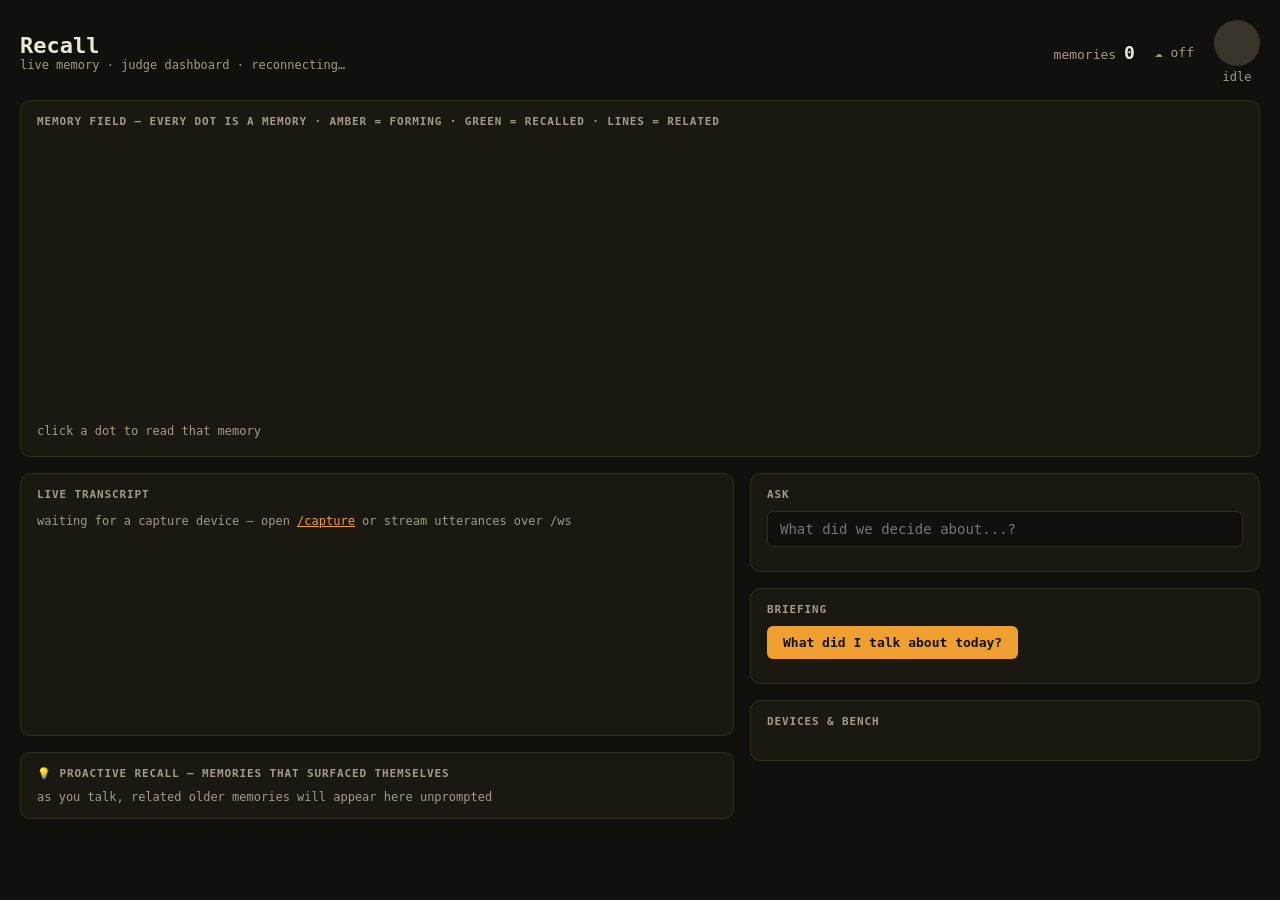
==== pc/hub/dashboard/index.html @ de58f6b6 "Feat: pc hub complete architecture - for both gpu & npu via flag - added okf, reverse indexing, retr" ====
<!DOCTYPE html>
<html lang="en">
<head>
<meta charset="utf-8">
<meta name="viewport" content="width=device-width, initial-scale=1">
<title>Recall</title>
<style>
  :root{
    --bg:#12100c; --surface:#1b1812; --line:#332d21; --ink:#ece7db; --muted:#a39b8a;
    --amber:#f0a030; --blue:#7aa7f7; --green:#57c87b; --red:#e8837c;
    --mono:"Cascadia Code","SF Mono",Consolas,ui-monospace,monospace;
  }
  *{box-sizing:border-box}
  body{background:var(--bg); color:var(--ink); font-family:var(--mono); margin:0;
       padding:20px; font-size:15px}
  header{display:flex; align-items:center; gap:20px; margin-bottom:16px}
  h1{font-size:22px; margin:0}
  .sub{color:var(--muted); font-size:12px}
  .spacer{flex:1}
  .stats{font-size:13px; color:var(--muted)}
  .stats b{color:var(--ink); font-variant-numeric:tabular-nums; font-size:18px}

  /* virtual LED — mirrors the UNO Q light exactly */
  .led{width:46px; height:46px; border-radius:50%; background:#3a352b;
       box-shadow:0 0 0 0 transparent; flex:none}
  .led.idle{animation:breathe 4s ease-in-out infinite}
  .led.capturing{background:var(--amber); animation:pulseAmber 1s ease-in-out infinite}
  .led.searching{background:var(--blue); animation:pulseBlue .8s ease-in-out infinite}
  .led.recalled{background:var(--green); box-shadow:0 0 34px 6px rgba(87,200,123,.55)}
  .led.muted{background:var(--red); box-shadow:0 0 18px 3px rgba(232,131,124,.5)}
  .led.error{background:var(--red); animation:blinkRed 1s steps(1) infinite}
  @keyframes breathe{0%,100%{background:#3a352b}50%{background:#565040}}
  @keyframes pulseAmber{0%,100%{box-shadow:0 0 8px 2px rgba(240,160,48,.25)}50%{box-shadow:0 0 36px 10px rgba(240,160,48,.7)}}
  @keyframes pulseBlue{0%,100%{box-shadow:0 0 8px 2px rgba(122,167,247,.25)}50%{box-shadow:0 0 36px 10px rgba(122,167,247,.7)}}
  @keyframes blinkRed{0%,20%,40%{box-shadow:0 0 30px 8px rgba(232,131,124,.7)}10%,30%,50%,100%{box-shadow:none}}
  .led-label{font-size:12px; color:var(--muted); text-align:center; margin-top:4px}

  .card{background:var(--surface); border:1px solid var(--line); border-radius:10px;
        padding:14px 16px}
  .card h2{font-size:11px; text-transform:uppercase; letter-spacing:.08em;
           color:var(--muted); margin:0 0 10px}

  #viz-card{margin-bottom:16px}
  #viz{width:100%; height:280px; display:block; cursor:pointer}
  #viz-caption{font-size:12px; color:var(--muted); min-height:18px; margin-top:6px}

  .grid{display:grid; grid-template-columns:1.4fr 1fr; gap:16px}
  .col{display:flex; flex-direction:column; gap:16px}
  #transcript{height:210px; overflow-y:auto; font-size:14px; line-height:1.7}
  #transcript .line{padding:4px 0; border-bottom:1px solid var(--line)}
  #transcript .t{color:var(--muted); font-size:11px; margin-right:8px}
  #transcript .sp{color:var(--blue)}

  #related-feed{display:flex; flex-direction:column; gap:8px; max-height:180px;
                overflow-y:auto}
  .related-card{border-left:3px solid var(--amber); background:rgba(240,160,48,.07);
                padding:8px 12px; border-radius:0 6px 6px 0; font-size:13px}
  .related-card .why{color:var(--muted); font-size:11px; margin-top:4px}
  .empty{color:var(--muted); font-size:12px}

  #query{width:100%; background:var(--bg); color:var(--ink); border:1px solid var(--line);
         border-radius:6px; padding:9px 12px; font-family:var(--mono); font-size:14px}
  #answer{margin-top:10px; font-size:14px; line-height:1.6}
  .sources{margin-top:8px; font-size:12px; color:var(--muted); padding-left:18px}
  .latency{color:var(--muted); font-size:11px}

  button.act{background:var(--amber); color:var(--bg); border:none; border-radius:6px;
             padding:9px 16px; font-family:var(--mono); font-weight:700; font-size:13px;
             cursor:pointer}
  button.act:disabled{opacity:.5}
  #digest-out{margin-top:10px; font-size:13.5px; line-height:1.6}
  .del-btn{margin-left:10px; padding:2px 10px; font:inherit; font-size:11.5px;
           color:#e05555; background:transparent; border:1px solid rgba(224,85,85,.5);
           border-radius:6px; cursor:pointer}
  .del-btn:hover{background:rgba(224,85,85,.12)}
  table{width:100%; border-collapse:collapse; font-size:12.5px}
  td,th{padding:4px 6px; text-align:left; border-bottom:1px solid var(--line);
        color:var(--muted)}
  td:first-child{color:var(--ink)}
  .ok{color:var(--green)} .bad{color:var(--red)}
</style>
</head>
<body>
<header>
  <div>
    <h1>Recall</h1>
    <div class="sub">live memory · judge dashboard · <span id="conn">connecting…</span></div>
  </div>
  <div class="spacer"></div>
  <div class="stats">memories <b id="mem-count">0</b></div>
  <div class="stats" id="cloud-pill" title="cloud tier — policy-gated opt-in">☁ off</div>
  <div>
    <div class="led idle" id="led"></div>
    <div class="led-label" id="led-label">idle</div>
  </div>
</header>

<div class="card" id="viz-card">
  <h2>Memory field — every dot is a memory · amber = forming · green = recalled · lines = related</h2>
  <canvas id="viz"></canvas>
  <div id="viz-caption">click a dot to read that memory</div>
</div>

<div class="grid">
  <div class="col">
    <div class="card">
      <h2>Live transcript</h2>
      <div id="transcript"><div class="empty">waiting for a capture device —
        open <a href="/capture" style="color:var(--amber)">/capture</a> or stream
        utterances over /ws</div></div>
    </div>
    <div class="card">
      <h2>💡 Proactive recall — memories that surfaced themselves</h2>
      <div id="related-feed"><div class="empty">as you talk, related older
        memories will appear here unprompted</div></div>
    </div>
  </div>

  <div class="col">
    <div class="card">
      <h2>Ask</h2>
      <input id="query" placeholder="What did we decide about...?" />
      <div id="answer"></div>
    </div>
    <div class="card">
      <h2>Briefing</h2>
      <button class="act" id="digest-btn">What did I talk about today?</button>
      <div id="digest-out"></div>
    </div>
    <div class="card">
      <h2>Devices &amp; bench</h2>
      <table id="devices"></table>
      <table id="bench" style="margin-top:8px"></table>
    </div>
  </div>
</div>

<script>
const led = document.getElementById('led');
const ledLabel = document.getElementById('led-label');
const transcriptEl = document.getElementById('transcript');
const memCount = document.getElementById('mem-count');
const queryInput = document.getElementById('query');
const answerEl = document.getElementById('answer');
const relatedFeed = document.getElementById('related-feed');
const digestBtn = document.getElementById('digest-btn');
const digestOut = document.getElementById('digest-out');
const cloudPill = document.getElementById('cloud-pill');
const canvas = document.getElementById('viz');
const ctx = canvas.getContext('2d');
const vizCaption = document.getElementById('viz-caption');
let lastSeq = 0, resumeToken = localStorage.getItem('resume') || null;

function setState(s) { led.className = 'led ' + s; ledLabel.textContent = s; }

// ------------------------------------------------------------- memory viz
// Golden-angle spiral: organic layout, no collisions, order = time.
const nodes = [];   // {id, text, ts, x, y, flash:{r,g,b,a}}
let edges = [];     // {a, b, score}
let selectedId = null;
let sweepPhase = -1;

let linksTimer = null;
function refreshLinks() {
  clearTimeout(linksTimer);
  linksTimer = setTimeout(async () => {
    try { edges = await (await fetch('/links?threshold=0.55')).json(); }
    catch (e) {}
  }, 400);
}

function layoutPos(i, count, w, h) {
  const cx = w / 2, cy = h / 2;
  const maxR = Math.min(w, h) / 2 - 14;
  const c = maxR / Math.sqrt(Math.max(count, 30));
  const r = c * Math.sqrt(i + 0.5);
  const th = (i + 1) * 2.39996;   // golden angle
  return [cx + r * Math.cos(th), cy + r * Math.sin(th)];
}

function addNode(m, flash) {
  if (nodes.some(n => n.id === m.id)) return;
  nodes.push({id: m.id, text: m.text, ts: m.ts,
              flash: flash ? {r: 240, g: 160, b: 48, a: 1} : null});
  memCount.textContent = nodes.length;
}

function flashNodes(ids, color) {
  for (const n of nodes) if (ids.includes(n.id)) n.flash = {...color, a: 1};
}

function removeNode(id) {
  const i = nodes.findIndex(n => n.id === id);
  if (i >= 0) nodes.splice(i, 1);
  edges = edges.filter(e => e.a !== id && e.b !== id);
  if (selectedId === id) {
    selectedId = null;
    vizCaption.textContent = 'click a dot to read that memory';
  }
  memCount.textContent = nodes.length;
}

function draw() {
  const w = canvas.clientWidth, h = canvas.clientHeight;
  if (canvas.width !== w * devicePixelRatio) {
    canvas.width = w * devicePixelRatio;
    canvas.height = h * devicePixelRatio;
  }
  ctx.setTransform(devicePixelRatio, 0, 0, devicePixelRatio, 0, 0);
  ctx.clearRect(0, 0, w, h);

  if (sweepPhase >= 0) {           // searching: expanding blue ring
    sweepPhase = (sweepPhase + 2.5) % (Math.min(w, h) / 2 + 40);
    ctx.beginPath();
    ctx.arc(w / 2, h / 2, sweepPhase, 0, Math.PI * 2);
    ctx.strokeStyle = 'rgba(122,167,247,0.35)';
    ctx.lineWidth = 2;
    ctx.stroke();
  }

  nodes.forEach((n, i) => {
    const [x, y] = layoutPos(i, nodes.length, w, h);
    n.x = x; n.y = y;
  });

  // constellation lines beneath the dots
  const byId = Object.fromEntries(nodes.map(n => [n.id, n]));
  for (const e of edges) {
    const a = byId[e.a], b = byId[e.b];
    if (!a || !b) continue;
    const touched = selectedId && (e.a === selectedId || e.b === selectedId);
    ctx.beginPath();
    ctx.moveTo(a.x, a.y);
    ctx.lineTo(b.x, b.y);
    ctx.strokeStyle = touched
      ? `rgba(240,160,48,${0.35 + 0.5 * Math.max(0, e.score - 0.55)})`
      : `rgba(163,155,138,${0.08 + 0.3 * Math.max(0, e.score - 0.55)})`;
    ctx.lineWidth = touched ? 1.5 : 1;
    ctx.stroke();
  }

  for (const n of nodes) {
    if (n.id === selectedId) {
      ctx.beginPath();
      ctx.arc(n.x, n.y, 9, 0, Math.PI * 2);
      ctx.strokeStyle = 'rgba(240,160,48,0.9)';
      ctx.lineWidth = 1.5;
      ctx.stroke();
    }
    ctx.beginPath();
    ctx.arc(n.x, n.y, 4, 0, Math.PI * 2);
    ctx.fillStyle = 'rgba(163,155,138,0.5)';
    ctx.fill();
    if (n.flash && n.flash.a > 0.02) {
      const f = n.flash;
      ctx.beginPath();
      ctx.arc(n.x, n.y, 4 + 10 * f.a, 0, Math.PI * 2);
      ctx.fillStyle = `rgba(${f.r},${f.g},${f.b},${0.55 * f.a})`;
      ctx.fill();
      ctx.beginPath();
      ctx.arc(n.x, n.y, 4, 0, Math.PI * 2);
      ctx.fillStyle = `rgba(${f.r},${f.g},${f.b},${Math.min(1, 0.4 + f.a)})`;
      ctx.fill();
      f.a *= 0.975;
    }
  }
  requestAnimationFrame(draw);
}
requestAnimationFrame(draw);

canvas.addEventListener('click', (ev) => {
  const rect = canvas.getBoundingClientRect();
  const mx = ev.clientX - rect.left, my = ev.clientY - rect.top;
  let best = null, bestD = 18;
  for (const n of nodes) {
    const d = Math.hypot(n.x - mx, n.y - my);
    if (d < bestD) { bestD = d; best = n; }
  }
  selectedId = best ? best.id : null;
  if (best) {
    const related = edges.filter(e => e.a === best.id || e.b === best.id).length;
    vizCaption.innerHTML =
      `"${esc(best.text)}" — ${new Date(best.ts * 1000).toLocaleString()}` +
      (related ? ` · linked to ${related} memor${related === 1 ? 'y' : 'ies'}` : '') +
      ` <button class="del-btn" id="del-mem">forget this</button>`;
    document.getElementById('del-mem').onclick = () => deleteMemory(best.id);
  } else {
    vizCaption.textContent = 'click a dot to read that memory';
  }
});

async function deleteMemory(id) {
  try {
    await fetch('/forget', {method: 'POST',
      headers: {'Content-Type': 'application/json'},
      body: JSON.stringify({memory_id: id})});
    removeNode(id);
    refreshLinks();
  } catch (e) {}
}

// -------------------------------------------------------------- feeds ----
function addTranscriptLine(d) {
  if (transcriptEl.querySelector('.empty')) transcriptEl.innerHTML = '';
  const line = document.createElement('div');
  line.className = 'line';
  const t = new Date((d.t_start || Date.now() / 1000) * 1000).toLocaleTimeString();
  line.innerHTML = `<span class="t">${t}</span>` +
    (d.speaker ? `<span class="sp">${esc(d.speaker)}</span>: ` : '') +
    esc(d.text || d.error || '');
  transcriptEl.appendChild(line);
  transcriptEl.scrollTop = transcriptEl.scrollHeight;
}

function addRelatedCard(d) {
  if (relatedFeed.querySelector('.empty')) relatedFeed.innerHTML = '';
  const card = document.createElement('div');
  card.className = 'related-card';
  card.innerHTML = `💡 "${esc(d.snippet)}"<div class="why">surfaced because you ` +
    `just said: "${esc((d.new_text || d.window || '').slice(0, 90))}…" · ` +
    `${esc(d.citation)} · similarity ${Number(d.score).toFixed(2)}</div>`;
  relatedFeed.prepend(card);
  while (relatedFeed.children.length > 5) relatedFeed.lastChild.remove();
  flashNodes([d.memory_id], {r: 240, g: 160, b: 48});
}

function renderAnswer(out) {
  let html = `<div>${esc(out.answer || out.error ||
    JSON.stringify(out.command))}</div>` +
    `<div class="latency">${out.latency_ms} ms` +
    (out.plan ? ` · tier ${out.plan.tier} · ${esc(out.plan.query_type)} · ` +
      `${esc(out.plan.path)} path` : '') + `</div>`;
  if (out.sources && out.sources.length) {
    html += '<ul class="sources">' + out.sources.map(s =>
      `<li>${esc(s.citation)} ${esc(s.source_type)}: "${esc(s.title)}" — ` +
      `${Number(s.score).toFixed(2)}</li>`).join('') + '</ul>';
    flashNodes(out.sources.map(s => s.memory_id), {r: 87, g: 200, b: 123});
  }
  answerEl.innerHTML = html;
}

function renderDevices(devs) {
  document.getElementById('devices').innerHTML =
    devs.map(d => `<tr><td>${esc(d.device_id)}</td><td>${esc(d.role)}</td>` +
      `<td class="${d.connected ? 'ok' : 'bad'}">` +
      `${d.connected ? 'online' : 'offline'}</td></tr>`).join('');
}

// -------------------------------------------------------------- events ---
function connect() {
  const ws = new WebSocket(`ws://${location.host}/ws`);
  ws.onopen = () => {
    document.getElementById('conn').textContent = 'connected';
    ws.send(JSON.stringify({type: 'hello', device_id: 'dashboard',
      role: 'dashboard', resume_token: resumeToken, last_seq: lastSeq}));
    setInterval(() => ws.readyState === 1 &&
      ws.send(JSON.stringify({type: 'heartbeat'})), 10000);
  };
  ws.onclose = () => {
    document.getElementById('conn').textContent = 'reconnecting…';
    setTimeout(connect, 2000);
  };
  ws.onmessage = (e) => {
    const m = JSON.parse(e.data);
    if (m.type === 'welcome') {
      resumeToken = m.resume_token;
      localStorage.setItem('resume', resumeToken);
      setState(m.led_state);
      (m.missed || []).forEach(handleEvent);
    } else if (m.type === 'event') handleEvent(m);
  };
}

function handleEvent(m) {
  lastSeq = Math.max(lastSeq, m.seq);
  const d = m.data;
  if (m.topic === 'led_state') {
    setState(d.state);
    sweepPhase = d.state === 'searching' ? 0 : -1;
  }
  else if (m.topic === 'transcript') addTranscriptLine(d);
  else if (m.topic === 'recall') addRelatedCard(d);
  else if (m.topic === 'answer') renderAnswer(d);
  else if (m.topic === 'device_health') renderDevices(d.devices);
  else if (m.topic === 'memory_added') { loadMemories(); refreshLinks(); }
  else if (m.topic === 'memory_deleted') { removeNode(d.memory_id); }
}
connect();

// ---------------------------------------------------------------- ask ----
queryInput.addEventListener('keydown', async (e) => {
  if (e.key !== 'Enter' || !queryInput.value.trim()) return;
  const query = queryInput.value.trim();
  queryInput.value = '';
  answerEl.textContent = '…';
  const r = await fetch('/ask', {method: 'POST',
    headers: {'Content-Type': 'application/json'},
    body: JSON.stringify({query})});
  renderAnswer(await r.json());
});

// -------------------------------------------------------------- digest ---
digestBtn.addEventListener('click', async () => {
  digestBtn.disabled = true;
  digestOut.textContent = 'thinking…';
  try {
    const out = await (await fetch('/digest', {method: 'POST'})).json();
    digestOut.textContent =
      `${out.digest}  (${out.count} memories, ${out.latency_ms} ms)`;
  } catch (e) {
    digestOut.textContent = 'digest failed — is the hub up?';
  } finally { digestBtn.disabled = false; }
});

// ------------------------------------------------------ initial population
async function loadMemories() {
  try {
    const mems = await (await fetch('/dump')).json();
    mems.filter(m => !m.archived).reverse().forEach(m =>
      addNode({id: m.memory_id, text: m.title, ts: m.created_at}, false));
  } catch (e) {}
}

async function refreshBench() {
  try {
    const [st, me, pol] = await Promise.all([
      fetch('/stats').then(r => r.json()),
      fetch('/metrics').then(r => r.json()),
      fetch('/policy').then(r => r.json())]);
    const rows = [`<tr><td>chunks</td><td>${st.chunks}</td></tr>`,
                  `<tr><td>episodes</td><td>${st.episodes}</td></tr>`,
                  `<tr><td>embedder</td><td>${esc(st.embedder)}</td></tr>`];
    for (const [stage, s] of Object.entries(me.stages || {}))
      rows.push(`<tr><td>${esc(stage)}</td><td>p50 ${s.p50_ms} ms · ` +
        `p95 ${s.p95_ms} ms (n=${s.n})</td></tr>`);
    document.getElementById('bench').innerHTML = rows.join('');
    cloudPill.textContent = pol.cloud_optin
      ? `☁ on${pol.outbox_pending ? ` · ${pol.outbox_pending} pending` : ''}`
      : '☁ off';
    cloudPill.style.color = pol.cloud_optin ? 'var(--green)' : '';
  } catch (e) { /* hub restarting */ }
}

function esc(s) { const d = document.createElement('div');
  d.textContent = s ?? ''; return d.innerHTML; }

loadMemories().then(refreshLinks);
refreshBench();
setInterval(refreshBench, 5000);
</script>
</body>
</html>
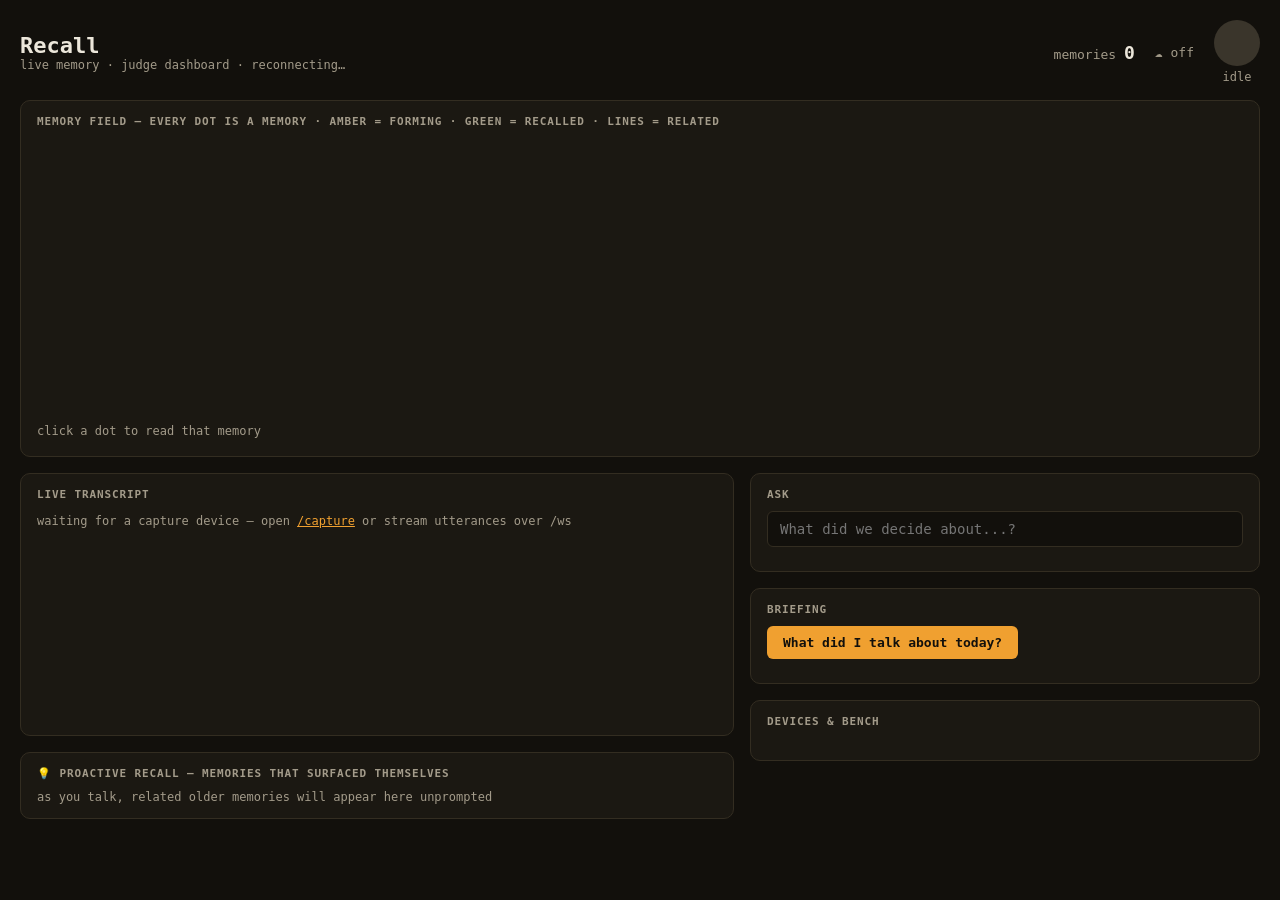
==== commit 8182f220: "feat: updated nmo, removed self locks, added loggers and validations moved to local ollama reranker " ====
--- a/pc/hub/dashboard/index.html
+++ b/pc/hub/dashboard/index.html
@@ -169,6 +169,25 @@
   }, 400);
 }
 
+// Dream-tier communities: memory_id -> {gi, label}. Dots in the same group
+// share a color and sit together in the spiral.
+const GROUP_COLORS = ['rgba(240,160,48,0.85)', 'rgba(122,167,247,0.85)',
+                      'rgba(87,200,123,0.85)', 'rgba(232,131,124,0.85)',
+                      'rgba(200,160,255,0.85)', 'rgba(120,210,210,0.85)'];
+let groups = {};
+async function loadCommunities() {
+  try {
+    const cs = await (await fetch('/communities')).json();
+    groups = {};
+    cs.forEach((c, gi) =>
+      c.members.forEach(id => { groups[id] = {gi, label: c.label}; }));
+    for (const n of nodes) n.group = groups[n.id] || null;
+    // groups contiguous in the spiral => visually clustered
+    nodes.sort((a, b) => ((a.group ? a.group.gi : 99) -
+                          (b.group ? b.group.gi : 99)) || (a.ts - b.ts));
+  } catch (e) {}
+}
+
 function layoutPos(i, count, w, h) {
   const cx = w / 2, cy = h / 2;
   const maxR = Math.min(w, h) / 2 - 14;
@@ -180,7 +199,7 @@
 
 function addNode(m, flash) {
   if (nodes.some(n => n.id === m.id)) return;
-  nodes.push({id: m.id, text: m.text, ts: m.ts,
+  nodes.push({id: m.id, text: m.text, ts: m.ts, group: groups[m.id] || null,
               flash: flash ? {r: 240, g: 160, b: 48, a: 1} : null});
   memCount.textContent = nodes.length;
 }
@@ -249,7 +268,8 @@
     }
     ctx.beginPath();
     ctx.arc(n.x, n.y, 4, 0, Math.PI * 2);
-    ctx.fillStyle = 'rgba(163,155,138,0.5)';
+    ctx.fillStyle = n.group ? GROUP_COLORS[n.group.gi % GROUP_COLORS.length]
+                            : 'rgba(163,155,138,0.5)';
     ctx.fill();
     if (n.flash && n.flash.a > 0.02) {
       const f = n.flash;
@@ -278,10 +298,15 @@
   }
   selectedId = best ? best.id : null;
   if (best) {
-    const related = edges.filter(e => e.a === best.id || e.b === best.id).length;
+    const rel = edges.filter(e => e.a === best.id || e.b === best.id)
+                     .sort((a, b) => b.score - a.score);
+    const why = rel.length && rel[0].why && rel[0].why.length
+      ? ` (shared: ${rel[0].why.map(esc).join(', ')})` : '';
     vizCaption.innerHTML =
       `"${esc(best.text)}" — ${new Date(best.ts * 1000).toLocaleString()}` +
-      (related ? ` · linked to ${related} memor${related === 1 ? 'y' : 'ies'}` : '') +
+      (best.group ? ` · group “${esc(best.group.label)}”` : '') +
+      (rel.length ? ` · linked to ${rel.length} memor` +
+                    `${rel.length === 1 ? 'y' : 'ies'}${why}` : '') +
       ` <button class="del-btn" id="del-mem">forget this</button>`;
     document.getElementById('del-mem').onclick = () => deleteMemory(best.id);
   } else {
@@ -332,7 +357,7 @@
       `${esc(out.plan.path)} path` : '') + `</div>`;
   if (out.sources && out.sources.length) {
     html += '<ul class="sources">' + out.sources.map(s =>
-      `<li>${esc(s.citation)} ${esc(s.source_type)}: "${esc(s.title)}" — ` +
+      `<li>${esc(s.citation)} ${esc(s.source_type)}: "${esc(s.chunk_title || s.title)}" — ` +
       `${Number(s.score).toFixed(2)}</li>`).join('') + '</ul>';
     flashNodes(out.sources.map(s => s.memory_id), {r: 87, g: 200, b: 123});
   }
@@ -382,8 +407,13 @@
   else if (m.topic === 'recall') addRelatedCard(d);
   else if (m.topic === 'answer') renderAnswer(d);
   else if (m.topic === 'device_health') renderDevices(d.devices);
-  else if (m.topic === 'memory_added') { loadMemories(); refreshLinks(); }
+  else if (m.topic === 'memory_added') {
+    loadMemories().then(() =>
+      flashNodes([d.memory_id], {r: 240, g: 160, b: 48}));   // new dot pulses
+    refreshLinks();
+  }
   else if (m.topic === 'memory_deleted') { removeNode(d.memory_id); }
+  else if (m.topic === 'consolidated') { reloadAll(); }   // Dream tier ran
 }
 connect();
 
@@ -411,6 +441,17 @@
     digestOut.textContent = 'digest failed — is the hub up?';
   } finally { digestBtn.disabled = false; }
 });
+
+// Dream tier merged/archived memories server-side — rebuild the constellation
+// so absorbed dots disappear and fresh similarity links come in.
+async function reloadAll() {
+  nodes.length = 0;
+  selectedId = null;
+  memCount.textContent = 0;
+  await loadMemories();
+  await loadCommunities();
+  refreshLinks();
+}
 
 // ------------------------------------------------------ initial population
 async function loadMemories() {
@@ -444,7 +485,7 @@
 function esc(s) { const d = document.createElement('div');
   d.textContent = s ?? ''; return d.innerHTML; }
 
-loadMemories().then(refreshLinks);
+loadMemories().then(loadCommunities).then(refreshLinks);
 refreshBench();
 setInterval(refreshBench, 5000);
 </script>
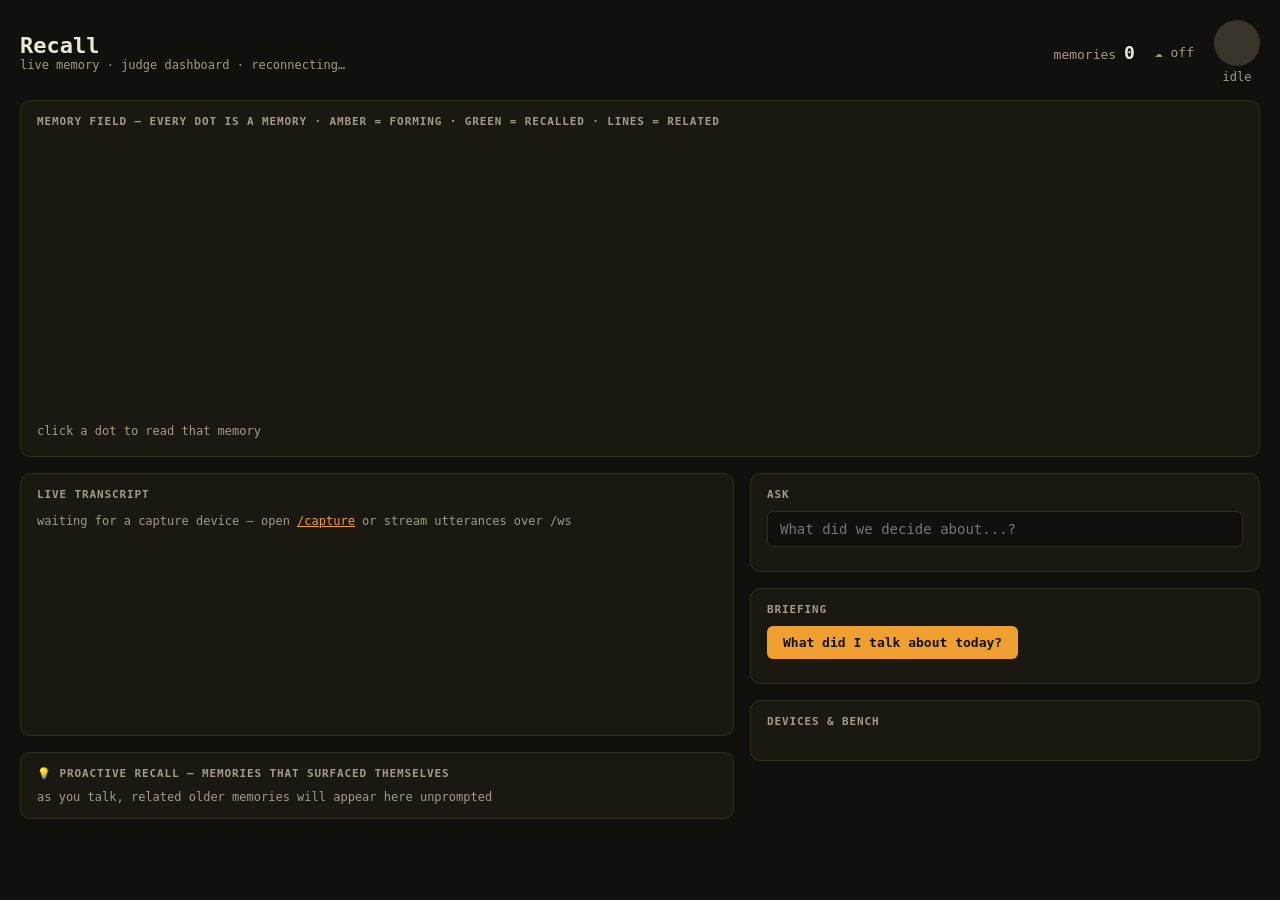
==== commit 47482ce6: "fix the LED State, grouping the memory" ====
--- a/pc/hub/dashboard/index.html
+++ b/pc/hub/dashboard/index.html
@@ -43,6 +43,10 @@
   #viz-card{margin-bottom:16px}
   #viz{width:100%; height:280px; display:block; cursor:pointer}
   #viz-caption{font-size:12px; color:var(--muted); min-height:18px; margin-top:6px}
+  .mem-detail{margin-top:8px; padding:10px 12px; background:var(--bg);
+             border:1px solid var(--line); border-radius:6px; max-height:220px;
+             overflow-y:auto; white-space:pre-wrap; color:var(--ink);
+             font-size:12.5px; line-height:1.6}
 
   .grid{display:grid; grid-template-columns:1.4fr 1fr; gap:16px}
   .col{display:flex; flex-direction:column; gap:16px}
@@ -73,6 +77,9 @@
            color:#e05555; background:transparent; border:1px solid rgba(224,85,85,.5);
            border-radius:6px; cursor:pointer}
   .del-btn:hover{background:rgba(224,85,85,.12)}
+  .speak-btn{margin-left:8px; padding:2px 8px; font-size:13px; background:transparent;
+             border:1px solid var(--line); border-radius:6px; cursor:pointer}
+  .speak-btn:hover{background:rgba(122,167,247,.12)}
   table{width:100%; border-collapse:collapse; font-size:12.5px}
   td,th{padding:4px 6px; text-align:left; border-bottom:1px solid var(--line);
         color:var(--muted)}
@@ -164,28 +171,57 @@
 function refreshLinks() {
   clearTimeout(linksTimer);
   linksTimer = setTimeout(async () => {
-    try { edges = await (await fetch('/links?threshold=0.55')).json(); }
+    try {
+      edges = await (await fetch('/links?threshold=0.55')).json();
+      regroup();   // instant — doesn't wait for the Dream tier
+    }
     catch (e) {}
   }, 400);
 }
 
-// Dream-tier communities: memory_id -> {gi, label}. Dots in the same group
-// share a color and sit together in the spiral.
+// Groups are derived LIVE from the current similarity edges (connected
+// components via union-find), not from the server's `communities` table —
+// that table is only rebuilt by the Dream tier (every 120s idle by default),
+// so a freshly-captured memory could sit ungrouped/uncolored for minutes.
+// Edges refresh within ~400ms of every new memory, so grouping now does too.
+// Each group's label comes from the most common shared entity across its own
+// edges' `why` field — the same data `/communities` would derive, just live.
 const GROUP_COLORS = ['rgba(240,160,48,0.85)', 'rgba(122,167,247,0.85)',
                       'rgba(87,200,123,0.85)', 'rgba(232,131,124,0.85)',
                       'rgba(200,160,255,0.85)', 'rgba(120,210,210,0.85)'];
 let groups = {};
-async function loadCommunities() {
-  try {
-    const cs = await (await fetch('/communities')).json();
-    groups = {};
-    cs.forEach((c, gi) =>
-      c.members.forEach(id => { groups[id] = {gi, label: c.label}; }));
-    for (const n of nodes) n.group = groups[n.id] || null;
-    // groups contiguous in the spiral => visually clustered
-    nodes.sort((a, b) => ((a.group ? a.group.gi : 99) -
-                          (b.group ? b.group.gi : 99)) || (a.ts - b.ts));
-  } catch (e) {}
+function regroup() {
+  const parent = {};
+  const find = x => {
+    if (!(x in parent)) parent[x] = x;
+    while (parent[x] !== x) { parent[x] = parent[parent[x]]; x = parent[x]; }
+    return x;
+  };
+  for (const e of edges) { parent[find(e.a)] = find(e.b); }
+
+  const members = {}, whyCount = {};
+  for (const e of edges) {
+    const root = find(e.a);
+    (members[root] ??= new Set()).add(e.a);
+    members[root].add(e.b);
+    for (const w of (e.why || [])) {
+      (whyCount[root] ??= {});
+      whyCount[root][w] = (whyCount[root][w] || 0) + 1;
+    }
+  }
+  groups = {};
+  const roots = Object.keys(members).filter(r => members[r].size >= 2);
+  roots.forEach((root, gi) => {
+    const counts = whyCount[root] || {};
+    const label = Object.keys(counts).sort((a, b) => counts[b] - counts[a])[0]
+                 || 'related';
+    for (const id of members[root]) groups[id] = {gi, label};
+  });
+  for (const n of nodes) n.group = groups[n.id] || null;
+  // groups contiguous in the spiral => connected dots sit near each other
+  // instead of scattered by insertion order, cutting down crossing lines.
+  nodes.sort((a, b) => ((a.group ? a.group.gi : 99) -
+                        (b.group ? b.group.gi : 99)) || (a.ts - b.ts));
 }
 
 function layoutPos(i, count, w, h) {
@@ -228,19 +264,113 @@
   ctx.setTransform(devicePixelRatio, 0, 0, devicePixelRatio, 0, 0);
   ctx.clearRect(0, 0, w, h);
 
+  const cx = w / 2, cy = h / 2;
+
   if (sweepPhase >= 0) {           // searching: expanding blue ring
     sweepPhase = (sweepPhase + 2.5) % (Math.min(w, h) / 2 + 40);
     ctx.beginPath();
-    ctx.arc(w / 2, h / 2, sweepPhase, 0, Math.PI * 2);
+    ctx.arc(cx, cy, sweepPhase, 0, Math.PI * 2);
     ctx.strokeStyle = 'rgba(122,167,247,0.35)';
     ctx.lineWidth = 2;
     ctx.stroke();
   }
 
-  nodes.forEach((n, i) => {
-    const [x, y] = layoutPos(i, nodes.length, w, h);
-    n.x = x; n.y = y;
+  // Count nodes in each group
+  const groupCounters = {};
+  let ungroupedCount = 0;
+  nodes.forEach(n => {
+    if (n.group) {
+      const gi = n.group.gi;
+      n.localIndex = groupCounters[gi] = (groupCounters[gi] ?? 0) + 1;
+    } else {
+      n.localIndex = ungroupedCount = ungroupedCount + 1;
+    }
   });
+
+  // Calculate group centers
+  const activeGis = [...new Set(Object.values(groups).map(g => g.gi))].sort((a, b) => a - b);
+  const numGroups = activeGis.length;
+  const ringR = Math.min(w, h) / 3.2;
+  const groupCenters = {};
+  activeGis.forEach((gi, idx) => {
+    const angle = (idx * 2 * Math.PI) / Math.max(numGroups, 3);
+    const gcx = cx + ringR * Math.cos(angle);
+    const gcy = cy + ringR * Math.sin(angle);
+    const member = Object.values(groups).find(g => g.gi === gi);
+    const label = member ? member.label : 'related';
+    groupCenters[gi] = {x: gcx, y: gcy, label};
+  });
+
+  // Update node coordinates (smooth drift physics)
+  nodes.forEach(n => {
+    const i = n.localIndex - 1;
+    const c = 8.5; // spacing constant
+    const r = c * Math.sqrt(i + 0.5);
+    const th = (i + 1) * 2.39996;
+    const lx = r * Math.cos(th);
+    const ly = r * Math.sin(th);
+
+    let tx = cx + lx;
+    let ty = cy + ly;
+    if (n.group && groupCenters[n.group.gi]) {
+      const gc = groupCenters[n.group.gi];
+      tx = gc.x + lx;
+      ty = gc.y + ly;
+    }
+
+    if (n.x === undefined || n.y === undefined) {
+      n.x = tx;
+      n.y = ty;
+    } else {
+      n.x += (tx - n.x) * 0.08;
+      n.y += (ty - n.y) * 0.08;
+    }
+  });
+
+  // Draw group boundary circles
+  ctx.save();
+  for (const [giStr, gc] of Object.entries(groupCenters)) {
+    const gi = parseInt(giStr);
+    const count = groupCounters[gi] || 0;
+    const radius = 32 + 7.5 * Math.sqrt(count);
+    const color = GROUP_COLORS[gi % GROUP_COLORS.length];
+
+    ctx.beginPath();
+    ctx.arc(gc.x, gc.y, radius, 0, Math.PI * 2);
+    ctx.fillStyle = color.replace('0.85', '0.04');
+    ctx.fill();
+
+    ctx.strokeStyle = color.replace('0.85', '0.22');
+    ctx.lineWidth = 1.25;
+    ctx.setLineDash([4, 4]);
+    ctx.stroke();
+
+    ctx.fillStyle = color.replace('0.85', '0.9');
+    ctx.font = 'bold 11px var(--mono)';
+    ctx.textAlign = 'center';
+    ctx.setLineDash([]);
+    ctx.fillText(gc.label.toUpperCase(), gc.x, gc.y - radius - 6);
+  }
+
+  if (ungroupedCount > 0) {
+    const radius = 32 + 7.5 * Math.sqrt(ungroupedCount);
+    ctx.beginPath();
+    ctx.arc(cx, cy, radius, 0, Math.PI * 2);
+    ctx.fillStyle = 'rgba(163,155,138,0.03)';
+    ctx.fill();
+
+    ctx.strokeStyle = 'rgba(163,155,138,0.18)';
+    ctx.lineWidth = 1.25;
+    ctx.setLineDash([4, 4]);
+    ctx.stroke();
+
+    ctx.fillStyle = 'rgba(163,155,138,0.7)';
+    ctx.font = 'bold 11px var(--mono)';
+    ctx.textAlign = 'center';
+    ctx.setLineDash([]);
+    ctx.fillText("MISC", cx, cy - radius - 6);
+  }
+  ctx.restore();
 
   // constellation lines beneath the dots
   const byId = Object.fromEntries(nodes.map(n => [n.id, n]));
@@ -251,10 +381,11 @@
     ctx.beginPath();
     ctx.moveTo(a.x, a.y);
     ctx.lineTo(b.x, b.y);
+    const rel = Math.max(0, Math.min(1, (e.score - 0.55) / 0.45));
     ctx.strokeStyle = touched
-      ? `rgba(240,160,48,${0.35 + 0.5 * Math.max(0, e.score - 0.55)})`
-      : `rgba(163,155,138,${0.08 + 0.3 * Math.max(0, e.score - 0.55)})`;
-    ctx.lineWidth = touched ? 1.5 : 1;
+      ? `rgba(240,160,48,${0.55 + 0.4 * rel})`
+      : `rgba(163,155,138,${0.22 + 0.45 * rel})`;
+    ctx.lineWidth = touched ? 2 : 1.25;
     ctx.stroke();
   }
 
@@ -288,7 +419,7 @@
 }
 requestAnimationFrame(draw);
 
-canvas.addEventListener('click', (ev) => {
+canvas.addEventListener('click', async (ev) => {
   const rect = canvas.getBoundingClientRect();
   const mx = ev.clientX - rect.left, my = ev.clientY - rect.top;
   let best = null, bestD = 18;
@@ -297,20 +428,33 @@
     if (d < bestD) { bestD = d; best = n; }
   }
   selectedId = best ? best.id : null;
-  if (best) {
-    const rel = edges.filter(e => e.a === best.id || e.b === best.id)
-                     .sort((a, b) => b.score - a.score);
-    const why = rel.length && rel[0].why && rel[0].why.length
-      ? ` (shared: ${rel[0].why.map(esc).join(', ')})` : '';
-    vizCaption.innerHTML =
-      `"${esc(best.text)}" — ${new Date(best.ts * 1000).toLocaleString()}` +
-      (best.group ? ` · group “${esc(best.group.label)}”` : '') +
-      (rel.length ? ` · linked to ${rel.length} memor` +
-                    `${rel.length === 1 ? 'y' : 'ies'}${why}` : '') +
-      ` <button class="del-btn" id="del-mem">forget this</button>`;
-    document.getElementById('del-mem').onclick = () => deleteMemory(best.id);
-  } else {
+  if (!best) {
     vizCaption.textContent = 'click a dot to read that memory';
+    return;
+  }
+  const rel = edges.filter(e => e.a === best.id || e.b === best.id)
+                   .sort((a, b) => b.score - a.score);
+  const why = rel.length && rel[0].why && rel[0].why.length
+    ? ` (shared: ${rel[0].why.map(esc).join(', ')})` : '';
+  const header =
+    `<b>${esc(best.text)}</b> — ${new Date(best.ts * 1000).toLocaleString()}` +
+    (best.group ? ` · group “${esc(best.group.label)}”` : '') +
+    (rel.length ? ` · linked to ${rel.length} memor` +
+                  `${rel.length === 1 ? 'y' : 'ies'}${why}` : '') +
+    ` <button class="del-btn" id="del-mem">forget this</button>`;
+  vizCaption.innerHTML = header + '<div style="margin-top:6px">loading full capture…</div>';
+  const clickedId = best.id;
+  try {
+    const mem = await (await fetch(`/memory/${encodeURIComponent(clickedId)}`)).json();
+    if (selectedId !== clickedId) return;   // user clicked elsewhere while this loaded
+    const body = mem.content || mem.summary || '(no content captured)';
+    vizCaption.innerHTML = header +
+      `<div class="mem-detail">${esc(body)}</div>`;
+    document.getElementById('del-mem').onclick = () => deleteMemory(clickedId);
+  } catch (e) {
+    vizCaption.innerHTML = header +
+      '<div style="margin-top:6px">(failed to load full capture)</div>';
+    document.getElementById('del-mem').onclick = () => deleteMemory(clickedId);
   }
 });
 
@@ -349,19 +493,53 @@
   flashNodes([d.memory_id], {r: 240, g: 160, b: 48});
 }
 
+// The LLM cites its sources inline as "[8-hex-id:chunk-num]" (plan §9 step 8)
+// — essential for grounding/verifiability in the underlying data, but not
+// something a reader needs to SEE; the sources list below already shows the
+// same provenance more legibly. Display-only strip; nothing stored changes.
+const CITATION_RE = /\s*\[[0-9a-f]{6,10}:\d+\]/gi;
+function stripCitations(text) { return (text || '').replace(CITATION_RE, ''); }
+
 function renderAnswer(out) {
-  let html = `<div>${esc(out.answer || out.error ||
-    JSON.stringify(out.command))}</div>` +
+  const speakBtn = out.answer
+    ? ` <button class="speak-btn" id="speak-answer" title="speak via Sarvam TTS">🔊</button>`
+    : '';
+  let html = `<div>${esc(stripCitations(out.answer) || esc(out.error) || '')}${speakBtn}</div>` +
     `<div class="latency">${out.latency_ms} ms` +
-    (out.plan ? ` · tier ${out.plan.tier} · ${esc(out.plan.query_type)} · ` +
-      `${esc(out.plan.path)} path` : '') + `</div>`;
+    (out.plan ? ` · ${esc(out.plan.query_type)}` : '') + `</div>`;
   if (out.sources && out.sources.length) {
     html += '<ul class="sources">' + out.sources.map(s =>
-      `<li>${esc(s.citation)} ${esc(s.source_type)}: "${esc(s.chunk_title || s.title)}" — ` +
-      `${Number(s.score).toFixed(2)}</li>`).join('') + '</ul>';
+      `<li>${esc(s.source_type)}: "${esc(s.chunk_title || s.title)}" ` +
+      `<span style="opacity:.7">(${Number(s.score).toFixed(2)})</span>` +
+      `<div style="color:var(--muted); font-size:11.5px; margin:2px 0 6px">` +
+      `${esc(s.snippet)}</div></li>`).join('') + '</ul>';
     flashNodes(out.sources.map(s => s.memory_id), {r: 87, g: 200, b: 123});
   }
   answerEl.innerHTML = html;
+  if (out.answer) {
+    const text = stripCitations(out.answer);
+    document.getElementById('speak-answer').onclick = () => speak(text);
+    speak(text);   // auto-play — bulbul via /tts; falls back silently if cloud opt-in is off
+  }
+}
+
+let ttsAudio = null;
+async function speak(text) {
+  try {
+    const r = await fetch('/tts', {method: 'POST',
+      headers: {'Content-Type': 'application/json'},
+      body: JSON.stringify({text: text.slice(0, 2500)})});
+    if (!r.ok) {
+      const err = await r.json().catch(() => ({}));
+      throw new Error(err.detail || `HTTP ${r.status}`);
+    }
+    const blob = await r.blob();
+    if (ttsAudio) { ttsAudio.pause(); URL.revokeObjectURL(ttsAudio.src); }
+    ttsAudio = new Audio(URL.createObjectURL(blob));
+    ttsAudio.play();
+  } catch (e) {
+    console.error('tts failed:', e);   // cloud opt-in likely off — see /policy
+  }
 }
 
 function renderDevices(devs) {
@@ -449,8 +627,7 @@
   selectedId = null;
   memCount.textContent = 0;
   await loadMemories();
-  await loadCommunities();
-  refreshLinks();
+  refreshLinks();   // fetches edges and regroups
 }
 
 // ------------------------------------------------------ initial population
@@ -485,7 +662,7 @@
 function esc(s) { const d = document.createElement('div');
   d.textContent = s ?? ''; return d.innerHTML; }
 
-loadMemories().then(loadCommunities).then(refreshLinks);
+loadMemories().then(refreshLinks);
 refreshBench();
 setInterval(refreshBench, 5000);
 </script>
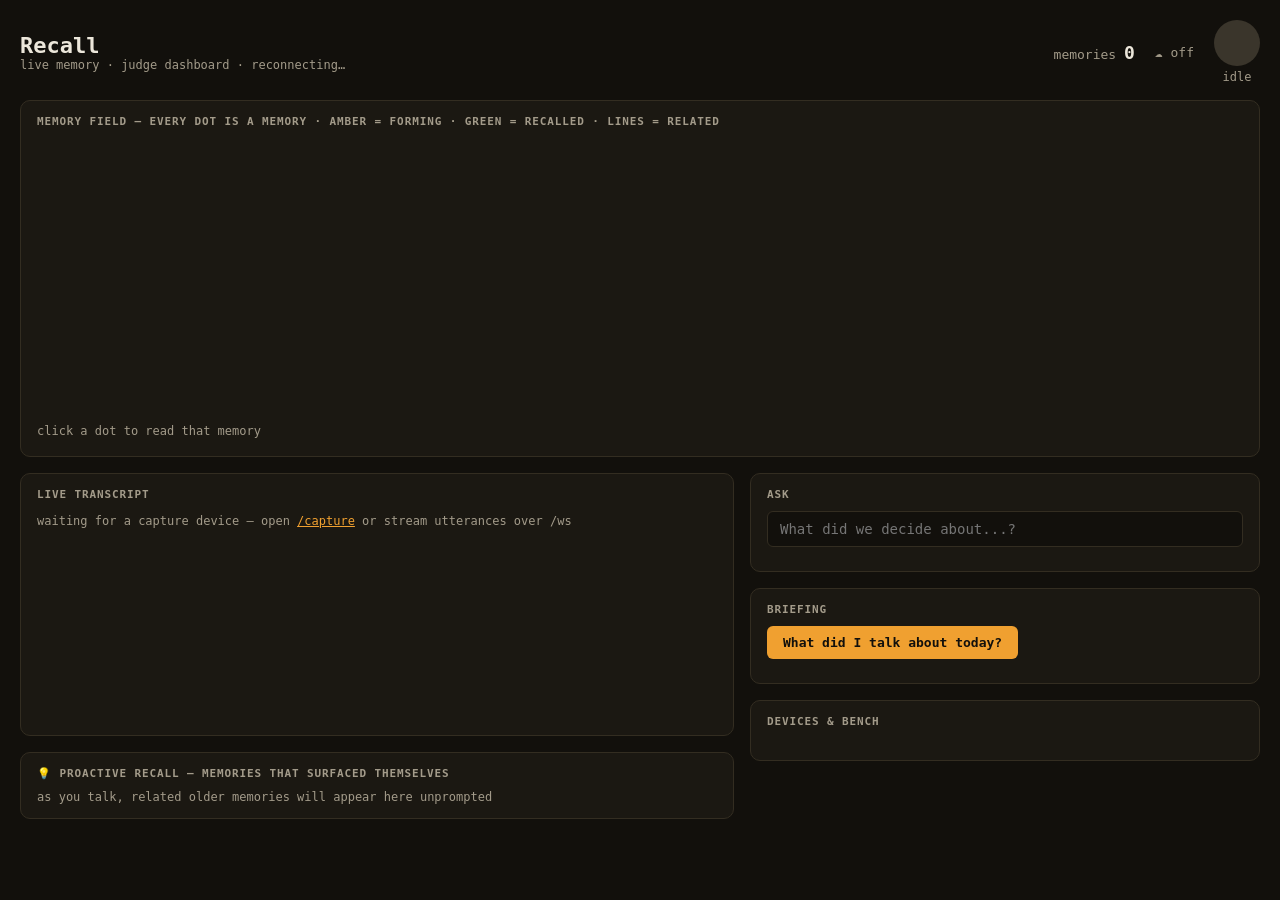
==== commit fd5cfb03: "fix: llm streaming, tts and stt" ====
--- a/pc/hub/dashboard/index.html
+++ b/pc/hub/dashboard/index.html
@@ -500,6 +500,16 @@
 const CITATION_RE = /\s*\[[0-9a-f]{6,10}:\d+\]/gi;
 function stripCitations(text) { return (text || '').replace(CITATION_RE, ''); }
 
+// While streaming, a citation like "[8f52a72:1]" arrives one character at a
+// time — stripCitations can't match it until the closing "]" lands, so the
+// raw id would otherwise flash on screen mid-type. Hold back everything from
+// the last unclosed "[" onward until it closes.
+function stripPartialCitation(text) {
+  const lastOpen = text.lastIndexOf('[');
+  const lastClose = text.lastIndexOf(']');
+  return lastOpen > lastClose ? text.slice(0, lastOpen) : text;
+}
+
 function renderAnswer(out) {
   const speakBtn = out.answer
     ? ` <button class="speak-btn" id="speak-answer" title="speak via Sarvam TTS">🔊</button>`
@@ -540,6 +550,93 @@
   } catch (e) {
     console.error('tts failed:', e);   // cloud opt-in likely off — see /policy
   }
+}
+
+// Sequential playback queue for streamed TTS chunks (/ask/stream "audio"
+// events) — MP3 frames are self-contained (no shared container header like
+// fMP4/WebM need), so each chunk plays fine as its own <audio> source;
+// queuing them back-to-back avoids needing MediaSource Extensions.
+const streamAudioQueue = [];
+let streamAudioPlaying = false;
+
+function queueStreamAudio(b64) {
+  const bin = atob(b64);
+  const bytes = new Uint8Array(bin.length);
+  for (let i = 0; i < bin.length; i++) bytes[i] = bin.charCodeAt(i);
+  const audio = new Audio(URL.createObjectURL(new Blob([bytes], {type: 'audio/mpeg'})));
+  streamAudioQueue.push(audio);
+  playNextStreamAudio();
+}
+
+function playNextStreamAudio() {
+  if (streamAudioPlaying || !streamAudioQueue.length) return;
+  streamAudioPlaying = true;
+  const audio = streamAudioQueue.shift();
+  const advance = () => { URL.revokeObjectURL(audio.src); streamAudioPlaying = false; playNextStreamAudio(); };
+  audio.onended = advance;
+  audio.play().catch(advance);
+}
+
+function finalizeAnswer(out) {
+  const cleanText = stripCitations(out.answer);
+  const speakBtn = out.answer
+    ? ` <button class="speak-btn" id="speak-answer" title="replay via Sarvam TTS">🔊</button>`
+    : '';
+  let html = `<div>${esc(cleanText) || esc(out.error) || ''}${speakBtn}</div>` +
+    `<div class="latency">${out.latency_ms} ms` +
+    (out.plan ? ` · ${esc(out.plan.query_type)}` : '') + `</div>`;
+  if (out.sources && out.sources.length) {
+    html += '<ul class="sources">' + out.sources.map(s =>
+      `<li>${esc(s.source_type)}: "${esc(s.chunk_title || s.title)}" ` +
+      `<span style="opacity:.7">(${Number(s.score).toFixed(2)})</span>` +
+      `<div style="color:var(--muted); font-size:11.5px; margin:2px 0 6px">` +
+      `${esc(s.snippet)}</div></li>`).join('') + '</ul>';
+    flashNodes(out.sources.map(s => s.memory_id), {r: 87, g: 200, b: 123});
+  }
+  answerEl.innerHTML = html;
+  if (out.answer) {
+    // no auto speak() here — audio already played live as it streamed in;
+    // the button just lets you replay the finished answer on demand.
+    document.getElementById('speak-answer').onclick = () => speak(cleanText);
+  }
+}
+
+async function askStream(query) {
+  answerEl.textContent = '…';
+  let text = '', doneEvent = null, buf = '';
+  try {
+    const r = await fetch('/ask/stream', {method: 'POST',
+      headers: {'Content-Type': 'application/json'},
+      body: JSON.stringify({query})});
+    const reader = r.body.getReader();
+    const decoder = new TextDecoder();
+    while (true) {
+      const {value, done} = await reader.read();
+      if (done) break;
+      buf += decoder.decode(value, {stream: true});
+      let idx;
+      while ((idx = buf.indexOf('\n\n')) >= 0) {
+        const frame = buf.slice(0, idx);
+        buf = buf.slice(idx + 2);
+        if (!frame.startsWith('data: ')) continue;
+        const evt = JSON.parse(frame.slice(6));
+        if (evt.type === 'delta') {
+          text += evt.text;
+          answerEl.innerHTML = `<div>${esc(stripCitations(stripPartialCitation(text)))}</div>`;
+        } else if (evt.type === 'audio') {
+          queueStreamAudio(evt.audio_b64);
+        } else if (evt.type === 'done') {
+          doneEvent = evt;
+        } else if (evt.type === 'error') {
+          answerEl.innerHTML = `<div>${esc(evt.error)}</div>`;
+        }
+      }
+    }
+  } catch (e) {
+    answerEl.innerHTML = `<div>ask failed: ${esc(String(e))}</div>`;
+    return;
+  }
+  if (doneEvent) finalizeAnswer(doneEvent);
 }
 
 function renderDevices(devs) {
@@ -596,15 +693,11 @@
 connect();
 
 // ---------------------------------------------------------------- ask ----
-queryInput.addEventListener('keydown', async (e) => {
+queryInput.addEventListener('keydown', (e) => {
   if (e.key !== 'Enter' || !queryInput.value.trim()) return;
   const query = queryInput.value.trim();
   queryInput.value = '';
-  answerEl.textContent = '…';
-  const r = await fetch('/ask', {method: 'POST',
-    headers: {'Content-Type': 'application/json'},
-    body: JSON.stringify({query})});
-  renderAnswer(await r.json());
+  askStream(query);
 });
 
 // -------------------------------------------------------------- digest ---
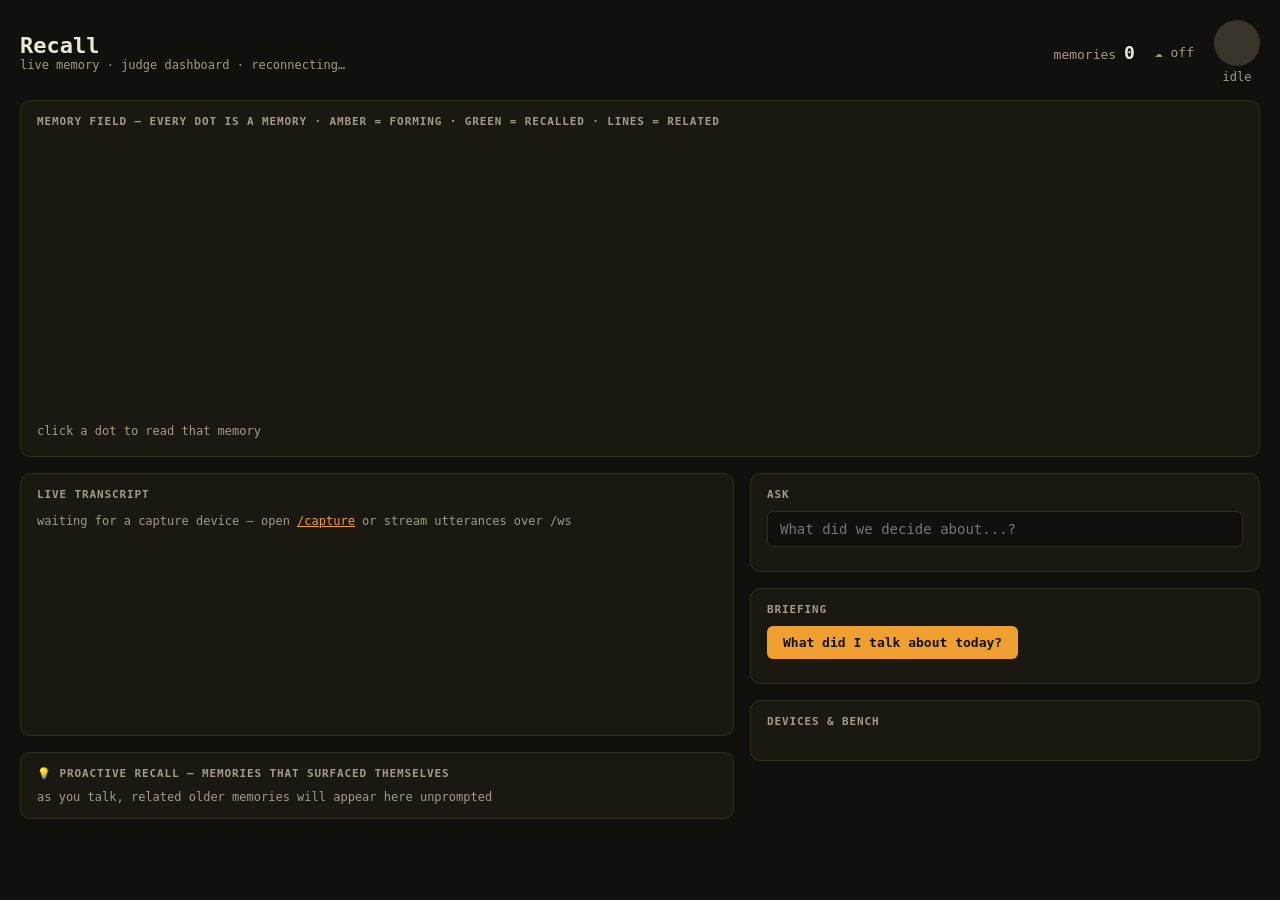
==== commit e24233ec: "fix: chunking, grouping and memory visibility" ====
--- a/pc/hub/dashboard/index.html
+++ b/pc/hub/dashboard/index.html
@@ -172,7 +172,7 @@
   clearTimeout(linksTimer);
   linksTimer = setTimeout(async () => {
     try {
-      edges = await (await fetch('/links?threshold=0.55')).json();
+      edges = await (await fetch('/links?threshold=0.7')).json();
       regroup();   // instant — doesn't wait for the Dream tier
     }
     catch (e) {}
@@ -199,11 +199,12 @@
   };
   for (const e of edges) { parent[find(e.a)] = find(e.b); }
 
-  const members = {}, whyCount = {};
+  const members = {}, whyCount = {}, labelOf = {};
   for (const e of edges) {
     const root = find(e.a);
     (members[root] ??= new Set()).add(e.a);
     members[root].add(e.b);
+    if (e.label && !labelOf[root]) labelOf[root] = e.label;
     for (const w of (e.why || [])) {
       (whyCount[root] ??= {});
       whyCount[root][w] = (whyCount[root][w] || 0) + 1;
@@ -213,7 +214,9 @@
   const roots = Object.keys(members).filter(r => members[r].size >= 2);
   roots.forEach((root, gi) => {
     const counts = whyCount[root] || {};
-    const label = Object.keys(counts).sort((a, b) => counts[b] - counts[a])[0]
+    // server-derived topic label first, then most-shared entity, then generic
+    const label = labelOf[root]
+                 || Object.keys(counts).sort((a, b) => counts[b] - counts[a])[0]
                  || 'related';
     for (const id of members[root]) groups[id] = {gi, label};
   });
@@ -750,6 +753,18 @@
       : '☁ off';
     cloudPill.style.color = pol.cloud_optin ? 'var(--green)' : '';
   } catch (e) { /* hub restarting */ }
+  // Self-heal memory visibility on this same 5s cadence. `memory_added` is a
+  // best-effort WS push fired right at capture time (well before the Dream
+  // tier ever runs) — but if a reconnect race or dropped frame ever misses
+  // it, the ONLY other full resync in this file was `consolidated`, which is
+  // the Dream tier's own separate ~120s cadence. That meant a missed push
+  // could leave a just-captured memory invisible for up to two minutes,
+  // looking exactly like "visibility waits on the Dream tier" even though
+  // the Dream tier never gates it server-side. loadMemories() is idempotent
+  // (addNode skips ids already present) and /dump is a cheap indexed query,
+  // so polling it here costs nothing and closes that gap independently of
+  // whether the Dream tier has run.
+  try { await loadMemories(); refreshLinks(); } catch (e) {}
 }
 
 function esc(s) { const d = document.createElement('div');
